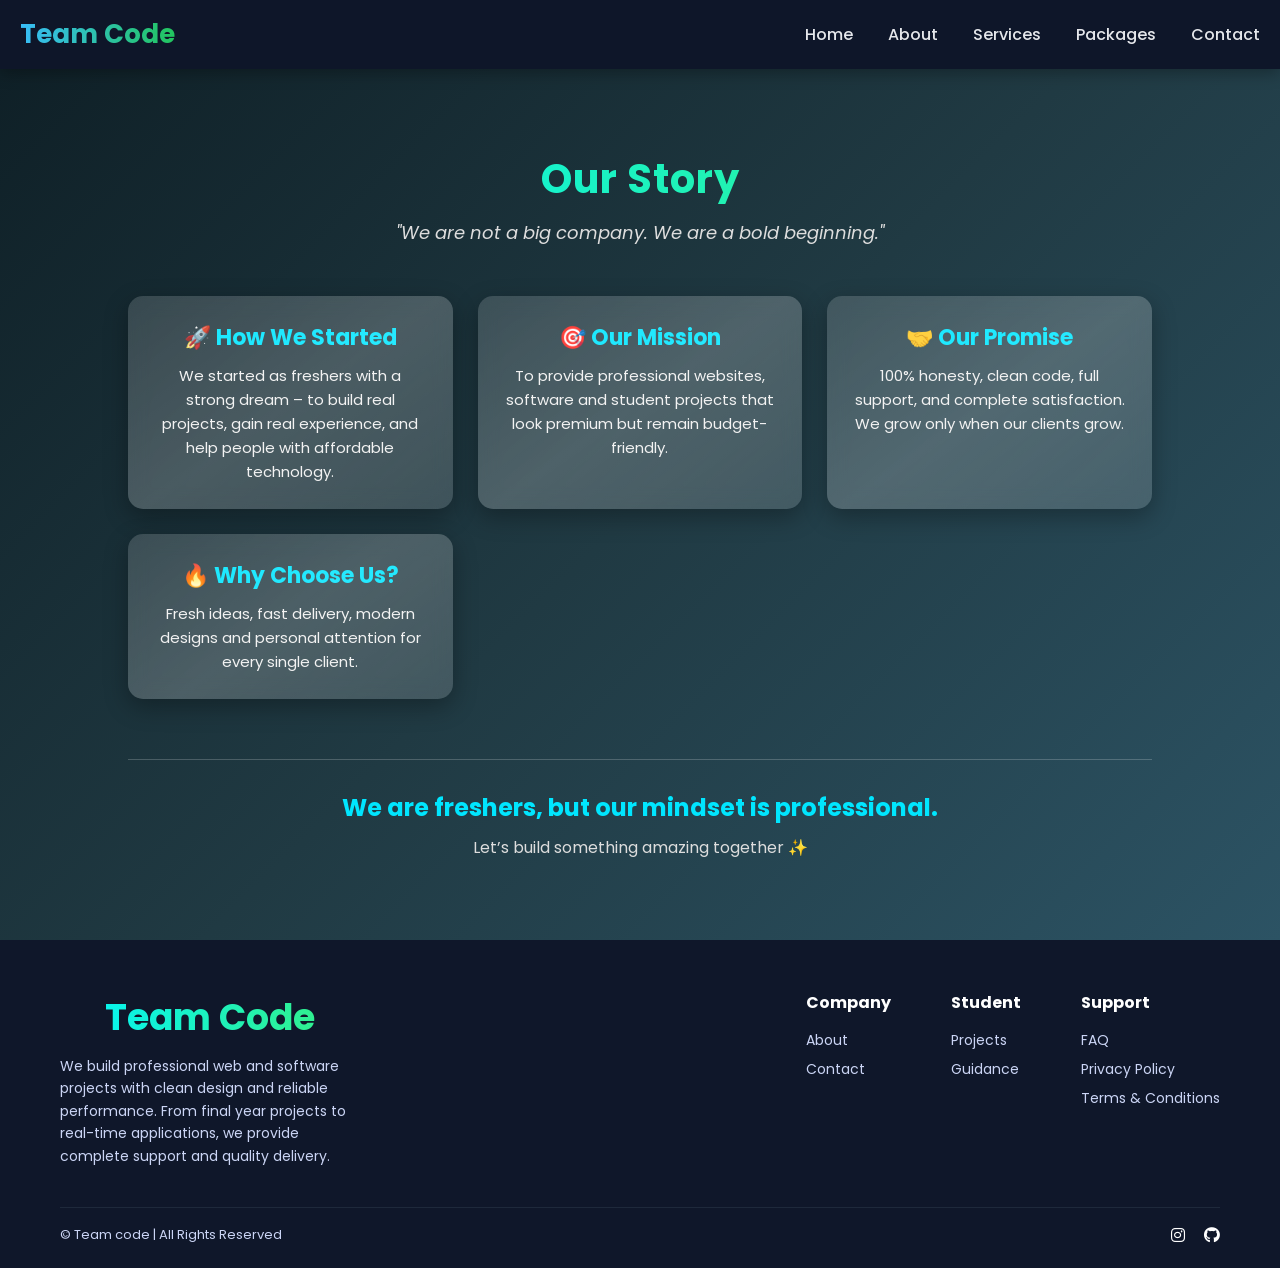
==== about.html @ 089ce8fb "allignment issue" ====
<!DOCTYPE html>
<html lang="en">
<head>
  <meta charset="UTF-8">
  <title>team code</title>
  <link rel="stylesheet" href="index.css">
</head>
<body>

  <!-- Navbar -->
  <nav class="navbar">
    <div class="logo">Team Code</div>
    <ul class="nav-links">
      <li><a href="index.html">Home</a></li>
      <li><a href="about.html">About</a></li>
      <li><a href="service.html">Services</a></li>
      <li><a href="package.html">Packages</a></li>
      <li><a href="cont.html">Contact</a></li>
    </ul>

    <div class="menu-toggle" id="menu-toggle">☰</div>
  </nav>
  <section class="about-unique" id="about">
  <h2>Our Story</h2>
  <p class="about-quote">
    "We are not a big company. We are a bold beginning."
  </p>

  <div class="about-cards">

    <div class="about-card">
      <h3>🚀 How We Started</h3>
      <p>
        We started as freshers with a strong dream – to build real projects,
        gain real experience, and help people with affordable technology.
      </p>
    </div>

    <div class="about-card">
      <h3>🎯 Our Mission</h3>
      <p>
        To provide professional websites, software and student projects that
        look premium but remain budget-friendly.
      </p>
    </div>

    <div class="about-card">
      <h3>🤝 Our Promise</h3>
      <p>
        100% honesty, clean code, full support, and complete satisfaction.
        We grow only when our clients grow.
      </p>
    </div>

    <div class="about-card">
      <h3>🔥 Why Choose Us?</h3>
      <p>
        Fresh ideas, fast delivery, modern designs and personal attention
        for every single client.
      </p>
    </div>

  </div>

  <div class="about-footer">
    <h3>We are freshers, but our mindset is professional.</h3>
    <p>Let’s build something amazing together ✨</p>
  </div>
</section>
<footer class="footer">
  <div class="footer-container">

    <!-- Left -->
    <div class="footer-left">
      <h2>Team Code</h2>
      <p>
        We build professional web and software projects with clean design and reliable performance.
From final year projects to real-time applications,
 we provide complete support and quality delivery.
       </p>
    </div>

    <!-- Right -->
    <div class="footer-links">

      <div class="col">
        <h3>Company</h3>
        <a href="about.html">About</a>
        <a href="cont.html">Contact</a>
      </div>

      <div class="col">
        <h3>Student</h3>
        <a href="#">Projects</a>
        <a href="#">Guidance</a>
      </div>

      
      <div class="col">
        <h3>Support</h3>
        <a href="#">FAQ</a>
        <a href="#">Privacy Policy</a>
        <a href="#">Terms & Conditions</a>
      </div>

    </div>
  </div>

  <!-- Bottom -->
  <div class="footer-bottom">
    <p>© Team code | All Rights Reserved</p>

    <div class="social-icons">

      <a href="https://www.instagram.com/teamcode.in?igsh=MW9qaWxmN2FhMzNhMA=="><i class="fab fa-instagram"></i></a>
      <a href="https://github.com/teamcode-coder"><i class="fab fa-github"></i></a>
    </div>
  </div>
</footer>

<!-- Font Awesome -->
<link rel="stylesheet" href="https://cdnjs.cloudflare.com/ajax/libs/font-awesome/6.5.0/css/all.min.css">
  </body>
  </html>
---- index.css ----
/* Google Font */
@import url('https://fonts.googleapis.com/css2?family=Poppins:wght@300;400;500;600;700&display=swap');

*{
  margin:0;
  padding:0;
  box-sizing:border-box;
  font-family:'Poppins', sans-serif;
}

body{
  background:#0f172a;
  
  color:#e5e7eb;
}

/* Navbar */
.navbar{
  display:flex;
  justify-content:space-between;
  align-items:center;
  padding:15px 20px;
  background:rgba(15, 23, 42, 0.9);
  backdrop-filter: blur(10px);
  position:sticky;
  top:0;
  z-index:1000;
  box-shadow:0 4px 15px rgba(0,0,0,0.3);
}

/* Logo */
.logo{
  font-size:26px;
  font-weight:700;
  background:linear-gradient(90deg,#38bdf8,#22c55e);
  -webkit-background-clip:text;
  -webkit-text-fill-color:transparent;
}

/* Nav Links */
.nav-links{
  list-style:none;
  display:flex;
  gap:35px;
}

.nav-links li a{
  text-decoration:none;
  color:#e5e7eb;
  font-size:16px;
  font-weight:500;
  position:relative;
  transition:0.3s;
}

/* Hover underline animation */
.nav-links li a::after{
  content:'';
  position:absolute;
  width:0;
  height:2px;
  left:0;
  bottom:-6px;
  background:linear-gradient(90deg,#38bdf8,#22c55e);
  transition:0.3s;
}

.nav-links li a:hover::after{
  width:100%;
}

.nav-links li a:hover{
  color:#38bdf8;
}

/* Particles */
#particles-js{
  position:fixed;
  width:100%;
  height:100%;
  z-index:-2;
}

/* Molecules */
.molecules{
  position:fixed;
  top:0;
  left:0;
  width:100%;
  height:100%;
  pointer-events:none;
  z-index:-1;
}

.molecules span{
  position:absolute;
  width:10px;
  height:10px;
  background:#38bdf8;
  border-radius:50%;
  opacity:0.5;
  animation: floatMolecule 20s linear infinite;
  box-shadow:0 0 15px #38bdf8;
}

/* random positions */
.molecules span:nth-child(1){top:20%;left:10%;animation-duration:18s;}
.molecules span:nth-child(2){top:60%;left:30%;animation-duration:22s;}
.molecules span:nth-child(3){top:80%;left:70%;animation-duration:25s;}
.molecules span:nth-child(4){top:40%;left:85%;animation-duration:20s;}
.molecules span:nth-child(5){top:10%;left:60%;animation-duration:23s;}
.molecules span:nth-child(6){top:90%;left:40%;animation-duration:26s;}

@keyframes floatMolecule{
  0%{
    transform:translateY(0) translateX(0);
    opacity:0.3;
  }
  50%{
    transform:translateY(-150px) translateX(60px);
    opacity:0.7;
  }
  100%{
    transform:translateY(-300px) translateX(-40px);
    opacity:0;
  }
}

/* Hero */
.hero{
  height:100vh;
  display:flex;
  flex-direction:column;
  justify-content:center;
  align-items:center;
  text-align:center;
}

.hero h1{
  font-size:3rem;
  color:#38bdf8;
}

.hero p{
  margin:10px 0;
  font-size:1.2rem;
}

.hero-btn{
  margin-top:20px;
  padding:12px 30px;
  background:#38bdf8;
  color:black;
  border-radius:25px;
  text-decoration:none;
  font-weight:bold;
}

/* Counter */
.counter{
  display:flex;
  justify-content:center;
  gap:30px;
  padding:60px 20px;
}

.counter-box{
  background:rgba(255,255,255,0.1);
  padding:25px;
  border-radius:12px;
  width:200px;
  text-align:center;
  backdrop-filter:blur(10px);
}

.counter-box h2{
  color:#38bdf8;
}

/* Contact Button */
.btn{
  padding:8px 18px;
  border-radius:30px;
  background:linear-gradient(135deg,#22c55e,#38bdf8);
  color:#020617 !important;
  font-weight:600;
  box-shadow:0 4px 12px rgba(56,189,248,0.4);
  transition:0.3s;
}

.btn:hover{
  transform:translateY(-2px);
  box-shadow:0 6px 20px rgba(56,189,248,0.6);
}

/* Mobile menu icon */
.menu-toggle{
  display:none;
  font-size:28px;
  cursor:pointer;
  color:#38bdf8;
}

/* Mobile view */
@media(max-width:900px){
  .navbar{
    padding:15px 25px;
  }

  .nav-links{
    position:absolute;
    top:70px;
    left:0;
    width:100%;
    background:#020617;
    flex-direction:column;
    align-items:center;
    gap:20px;
    padding:25px 0;
    display:none;
    box-shadow:0 10px 30px rgba(0,0,0,0.6);
    animation:slideDown 0.4s ease;
  }

  .nav-links.active{
    display:flex;
  }

  .menu-toggle{
    display:block;
  }
}

/* Animation */
@keyframes slideDown{
  from{
    opacity:0;
    transform:translateY(-20px);
  }
  to{
    opacity:1;
    transform:translateY(0);
  }
}
/* Home Section */
.home{
  min-height:90vh;
  display:flex;
  align-items:center;
  justify-content:center;
  text-align:center;
  padding:0 20px;
  background:radial-gradient(circle at top, #1e293b, #020617);
}

.home-content{
  max-width:800px;
}

.home h1{
  font-size:48px;
  font-weight:700;
  line-height:1.2;
  background:linear-gradient(90deg,#38bdf8,#22c55e);
  -webkit-background-clip:text;
  -webkit-text-fill-color:transparent;
}

.home p{
  margin:20px 0 40px;
  font-size:18px;
  color:#cbd5f5;
}

.home-buttons{
  display:flex;
  justify-content:center;
  gap:20px;
  flex-wrap:wrap;
}

/* Outline button */
.btn-outline{
  padding:8px 22px;
  border-radius:30px;
  border:2px solid #38bdf8;
  color:#38bdf8;
  font-weight:600;
  text-decoration:none;
  transition:0.3s;
}

.btn-outline:hover{
  background:#38bdf8;
  color:#020617;
}

/* Responsive */
@media(max-width:768px){
  .home h1{
    font-size:34px;
  }
  .home p{
    font-size:16px;
  }
}
/* Premium Floating Molecules */
.particles{
  position: fixed;
  top:0;
  left:0;
  width:100%;
  height:100%;
  overflow:hidden;
  z-index:1;
  pointer-events:none;
}

.particles span{
  position:absolute;
  display:block;
  width:12px;
  height:12px;
  border-radius:50%;
  background: radial-gradient(circle, #38bdf8, #0ea5e9);
  box-shadow: 0 0 15px rgba(56,189,248,0.9),
              0 0 30px rgba(14,165,233,0.6);
  animation: floatMolecule 20s ease-in-out infinite;
  opacity:0.8;
}

/* Different sizes + speeds + positions */
.particles span:nth-child(1){ left:10%; width:6px; height:6px; animation-duration:18s;}
.particles span:nth-child(2){ left:20%; width:14px; height:14px; animation-duration:25s;}
.particles span:nth-child(3){ left:30%; width:8px; height:8px; animation-duration:20s;}
.particles span:nth-child(4){ left:40%; width:10px; height:10px; animation-duration:22s;}
.particles span:nth-child(5){ left:50%; width:16px; height:16px; animation-duration:28s;}
.particles span:nth-child(6){ left:60%; width:7px; height:7px; animation-duration:19s;}
.particles span:nth-child(7){ left:70%; width:12px; height:12px; animation-duration:26s;}
.particles span:nth-child(8){ left:80%; width:9px; height:9px; animation-duration:23s;}
.particles span:nth-child(9){ left:90%; width:5px; height:5px; animation-duration:17s;}
.particles span:nth-child(10){ left:25%; width:15px; height:15px; animation-duration:30s;}

/* More organic animation */
@keyframes floatMolecule{
  0%{
    transform: translateY(100vh) translateX(0) scale(0.8);
    opacity:0;
  }
  25%{
    transform: translateY(70vh) translateX(40px) scale(1);
    opacity:1;
  }
  50%{
    transform: translateY(40vh) translateX(-40px) scale(1.1);
  }
  75%{
    transform: translateY(10vh) translateX(30px) scale(0.9);
  }
  100%{
    transform: translateY(-20vh) translateX(-30px) scale(0.6);
    opacity:0;
  }
  }
  .home-slider{
  text-align:center;
  padding:50px 20px;
  color:#fff;
}

.slide-box{
  max-width:700px;
  margin:20px auto;
  background:rgba(255,255,255,0.08);
  padding:25px;
  border-radius:15px;
  backdrop-filter:blur(10px);
  box-shadow:0 0 20px rgba(0,0,0,0.4);
}

.slide{
  display:none;
  font-size:18px;
  animation:fade 0.5s ease;
}

.slide.active{
  display:block;
}

@keyframes fade{
  from{opacity:0;}
  to{opacity:1;}
}

.dots{
  margin-top:15px;
}

.dot{
  height:12px;
  width:12px;
  background:#555;
  border-radius:50%;
  display:inline-block;
  margin:0 5px;
  cursor:pointer;
  transition:0.3s;
}

.dot.active{
  background:#38ef7d;
  transform:scale(1.3);
}
  .quick-contact{
  background:linear-gradient(135deg,#0f2027,#203a43,#2c5364);
  padding:80px 20px;
  text-align:center;
  color:#fff;
}

.quick-contact h2{
  font-size:2.5rem;
  margin-bottom:10px;
  background:linear-gradient(90deg,#00f5ff,#00ff9c);
  -webkit-background-clip:text;
  -webkit-text-fill-color:transparent;
}

.quick-contact p{
  font-size:1.1rem;
  color:#ccc;
  margin-bottom:40px;
}

.contact-buttons{
  display:flex;
  justify-content:center;
  gap:20px;
  flex-wrap:wrap;
}

/* Common Button Style */
.contact-buttons .btn{
  padding:12px 22px;
  border-radius:40px;
  font-size:0.95rem;
  font-weight:600;
  text-decoration:none;
  display:inline-flex;
  align-items:center;
  justify-content:center;
  gap:8px;
  transition:all 0.35s ease;
  position:relative;
  overflow:hidden;
  width:auto;
  min-width:auto;
  box-shadow:0 6px 20px rgba(0,0,0,0.3);
}

/* Contact Form Button */
.btn-form{
  background:linear-gradient(135deg,#ffffff,#e6e6e6);
  color:#111;
}

.btn-form:hover{
  transform:translateY(-5px) scale(1.05);
  box-shadow:0 12px 25px rgba(255,255,255,0.4);
}

/* Call Button */
.btn-call{
  background:linear-gradient(135deg,#ff9800,#ff5722);
  color:#fff;
}

.btn-call:hover{
  transform:translateY(-5px) scale(1.05);
  box-shadow:0 12px 25px rgba(255,152,0,0.5);
}

/* WhatsApp Button */
.btn-whatsapp{
  background:linear-gradient(135deg,#25D366,#128C7E);
  color:#fff;
}

.btn-whatsapp:hover{
  transform:translateY(-5px) scale(1.05);
  box-shadow:0 12px 25px rgba(37,211,102,0.5);
}
  
 /* ================= CONTACT SECTION ================= */

.contact{
  min-height:100vh;
  display:flex;
  justify-content:center;
  align-items:center;
  padding:80px 20px;
  background: radial-gradient(circle at top, #0f172a, #020617);
}

.contact-card{
  width:100%;
  max-width:450px;
  background: rgba(255,255,255,0.08);
  backdrop-filter: blur(15px);
  border-radius:20px;
  padding:40px;
  text-align:center;
  box-shadow:0 0 30px rgba(0,255,255,0.3);
  animation: glow 3s infinite alternate;
}

@keyframes glow{
  from{
    box-shadow:0 0 20px rgba(56,189,248,0.3);
  }
  to{
    box-shadow:0 0 40px rgba(56,189,248,0.8);
  }
}

.contact-card h2{
  font-size:32px;
  margin-bottom:10px;
  background: linear-gradient(90deg,#38bdf8,#22d3ee);
  -webkit-background-clip:text;
  -webkit-text-fill-color:transparent;
}

.contact-card p{
  color:#cbd5f5;
  font-size:14px;
  margin-bottom:25px;
}

.contact-card input,
.contact-card textarea{
  width:100%;
  padding:12px 15px;
  margin:10px 0;
  border:none;
  border-radius:10px;
  outline:none;
  background: rgba(255,255,255,0.12);
  color:white;
  font-size:14px;
}

.contact-card input::placeholder,
.contact-card textarea::placeholder{
  color:#94a3b8;
}

.contact-card textarea{
  height:120px;
  resize:none;
}

.btn{
  margin-top:15px;
  width:100%;
  padding:12px;
  border:none;
  border-radius:25px;
  font-size:15px;
  cursor:pointer;
  color:#020617;
  background: linear-gradient(90deg,#22d3ee,#38bdf8);
  transition:0.3s;
}

.btn:hover{
  transform:scale(1.05);
  box-shadow:0 0 20px rgba(56,189,248,0.9);
}
/* Social icons container - below the form in one row */
.social-contact{
  margin-top: 25px;
  text-align: center;
}

.social-links{
  display: flex;
  justify-content: center;
  gap: 18px;
}

/* Icon style */
.social{
  width: 50px;
  height: 50px;
  background: #111;
  color: #fff;
  border-radius: 50%;
  display: flex;
  align-items: center;
  justify-content: center;
  font-size: 22px;
  transition: 0.3s;
  animation: floatOnce 2s ease-in-out 1; /* only one time float */
}

/* Individual colors */
.social.whatsapp{ background:#25D366; }
.social.email{ background:#EA4335; }
.social.instagram{ background:#E1306C; }
.social.github{ background:#333; }
.social.linkedin{ background:#0077B5; }

/* Hover effect */
.social:hover{
  transform: scale(1.1);
  box-shadow: 0 5px 15px rgba(0,0,0,0.4);
}

/* One-time floating animation */
@keyframes floatOnce {
  0%   { transform: translateY(15px); opacity: 0; }
  50%  { transform: translateY(-10px); opacity: 1; }
  100% { transform: translateY(0); }
}
/* Service Section*/
.services{
  padding:80px 10%;
  text-align:center;
  background:#0b1120;
  color:#fff;
}

.section-title{
  font-size:36px;
  margin-bottom:10px;
}

.section-sub{
  color:#aaa;
  margin-bottom:50px;
}

.service-container{
  display:grid;
  grid-template-columns:repeat(auto-fit,minmax(250px,1fr));
  gap:30px;
}

.service-card{
  background:rgba(255,255,255,0.08);
  border-radius:15px;
  padding:30px;
  transition:0.3s;
  backdrop-filter:blur(10px);
}

.service-card:hover{
  transform:translateY(-10px);
  box-shadow:0 0 20px rgba(0,255,255,0.4);
}

.icon{
  font-size:40px;
  margin-bottom:15px;
}

.service-card h3{
  margin:10px 0;
}

.service-card p{
  color:#ccc;
  font-size:14px;
}

.service-btn{
  display:inline-block;
  margin-top:20px;
  padding:10px 20px;
  border-radius:25px;
  background:linear-gradient(45deg,#00f5ff,#00ffa2);
  color:#000;
  text-decoration:none;
  font-weight:bold;
}
/*Package Section*/
.package-section { background:#111; color:#fff; font-family:sans-serif; padding:40px 20px; }
    h2 { text-align:center; font-size:36px; margin-bottom:10px; background:linear-gradient(to right,#00f5ff,#38ef7d); -webkit-background-clip:text; -webkit-text-fill-color:transparent;}
    .pricing-sub { text-align:center; color:#aaa; margin-bottom:30px; }

    .pricing-tabs { text-align:center; margin-bottom:40px; }
    .tab-btn {
      padding:10px 20px; margin:0 5px; border:none; border-radius:25px; cursor:pointer;
      background:rgba(255,255,255,0.1); color:#fff; font-weight:600; transition:0.3s;
    }
    .tab-btn.active { background:linear-gradient(to right,#00f5ff,#38ef7d); color:#000; }

    .pricing-container { display:none; justify-content:center; gap:20px; flex-wrap:wrap; }
    .pricing-container.active { display:flex; }

    .price-card {
      flex:0 0 260px; background:rgba(255,255,255,0.08); backdrop-filter:blur(10px);
      border-radius:16px; padding:20px; box-shadow:0 10px 30px rgba(0,0,0,0.5);
      display:flex; flex-direction:column; align-items:center; transition:0.4s;
    }
    .price-card:hover { transform:translateY(-10px) scale(1.03); }
    .price-card .tag { background:#00f5ff; color:#000; padding:4px 10px; border-radius:12px; font-size:12px; margin-bottom:8px; }
    .amount { font-size:26px; color:#00f5ff; margin:10px 0; }
    .price-card ul { list-style:none; padding:0; margin:10px 0; }
    .price-card ul li { margin:6px 0; }
    .price-btn {
      display:inline-block; margin-top:10px; padding:10px 20px;
      border-radius:25px; background:linear-gradient(to right,#00f5ff,#38ef7d);
      color:#000; text-decoration:none; font-weight:600; cursor:pointer;
      transition:0.3s;
    }
    .price-btn:hover { transform:scale(1.05); box-shadow:0 8px 20px rgba(0,245,255,0.6); }
    /*Booking*/

/* ABOUT UNIQUE SECTION */
.about-unique {
  padding: 80px 10%;
  background: linear-gradient(135deg, #0f2027, #203a43, #2c5364);
  color: #fff;
  text-align: center;
}

.about-unique h2 {
  font-size: 40px;
  margin-bottom: 10px;
  letter-spacing: 1px;
}

.about-quote {
  font-size: 18px;
  font-style: italic;
  color: #ddd;
  margin-bottom: 50px;
}

/* Cards Layout */
.about-cards {
  display: grid;
  grid-template-columns: repeat(auto-fit, minmax(250px, 1fr));
  gap: 25px;
}

/* Each Card */
.about-card {
  background: rgba(255, 255, 255, 0.08);
  padding: 25px;
  border-radius: 15px;
  backdrop-filter: blur(10px);
  transition: all 0.4s ease;
  box-shadow: 0 8px 25px rgba(0,0,0,0.3);
  position: relative;
  overflow: hidden;
}

/* Glow effect */
.about-card::before {
  content: "";
  position: absolute;
  top: -50%;
  left: -50%;
  width: 200%;
  height: 200%;
  background: linear-gradient(
    120deg,
    transparent,
    rgba(255,255,255,0.15),
    transparent
  );
  transform: rotate(25deg);
  transition: 0.6s;
}

.about-card:hover::before {
  left: 100%;
}

.about-card:hover {
  transform: translateY(-10px) scale(1.02);
  background: rgba(255, 255, 255, 0.15);
}

/* Card Title */
.about-card h3 {
  font-size: 22px;
  margin-bottom: 10px;
  color: #00e6ff;
}

/* Card Text */
.about-card p {
  font-size: 15px;
  line-height: 1.6;
  color: #f1f1f1;
}

/* Footer */
.about-footer {
  margin-top: 60px;
  padding-top: 30px;
  border-top: 1px solid rgba(255,255,255,0.2);
}

.about-footer h3 {
  font-size: 24px;
  color: #00e6ff;
  margin-bottom: 10px;
}

.about-footer p {
  font-size: 16px;
  color: #ddd;
}

/* Responsive */
@media (max-width: 600px) {
  .about-unique h2 {
    font-size: 28px;
  }

  .about-footer h3 {
    font-size: 20px;
  }
}
/* footer Section*/
.footer {
  background: #0f172a;
  color: #fff;
  padding: 50px 60px 20px;
  font-family: Arial, sans-serif;
}

.footer-container {
  display: flex;
  justify-content: space-between;
  flex-wrap: wrap;
  gap: 40px;
}

.footer-left {
  max-width: 300px;
}

.footer-left h2 {
  color: #38bdf8;
  margin-bottom: 10px;
}

.footer-left p {
  font-size: 14px;
  line-height: 1.6;
  color: #cbd5f5;
}

.footer-links {
  display: flex;
  gap: 60px;
  flex-wrap: wrap;
}

.footer-links .col h3 {
  margin-bottom: 15px;
  font-size: 16px;
}

.footer-links .col a {
  display: block;
  text-decoration: none;
  color: #cbd5f5;
  font-size: 14px;
  margin-bottom: 8px;
  transition: 0.3s;
}

.footer-links .col a:hover {
  color: #38bdf8;
}

.footer-bottom {
  margin-top: 40px;
  padding-top: 15px;
  border-top: 1px solid #1e293b;
  display: flex;
  justify-content: space-between;
  align-items: center;
  flex-wrap: wrap;
}

.footer-bottom p {
  font-size: 13px;
  color: #cbd5f5;
}

.social-icons a {
  color: #fff;
  margin-left: 15px;
  font-size: 16px;
  transition: 0.3s;
}

.social-icons a:hover {
  color: #38bdf8;
}

/* Responsive */
@media (max-width: 768px) {
  .footer-container {
    flex-direction: column;
  }

  .footer-links {
    gap: 30px;
  }

  .footer-bottom {
    flex-direction: column;
    gap: 10px;
  }
}
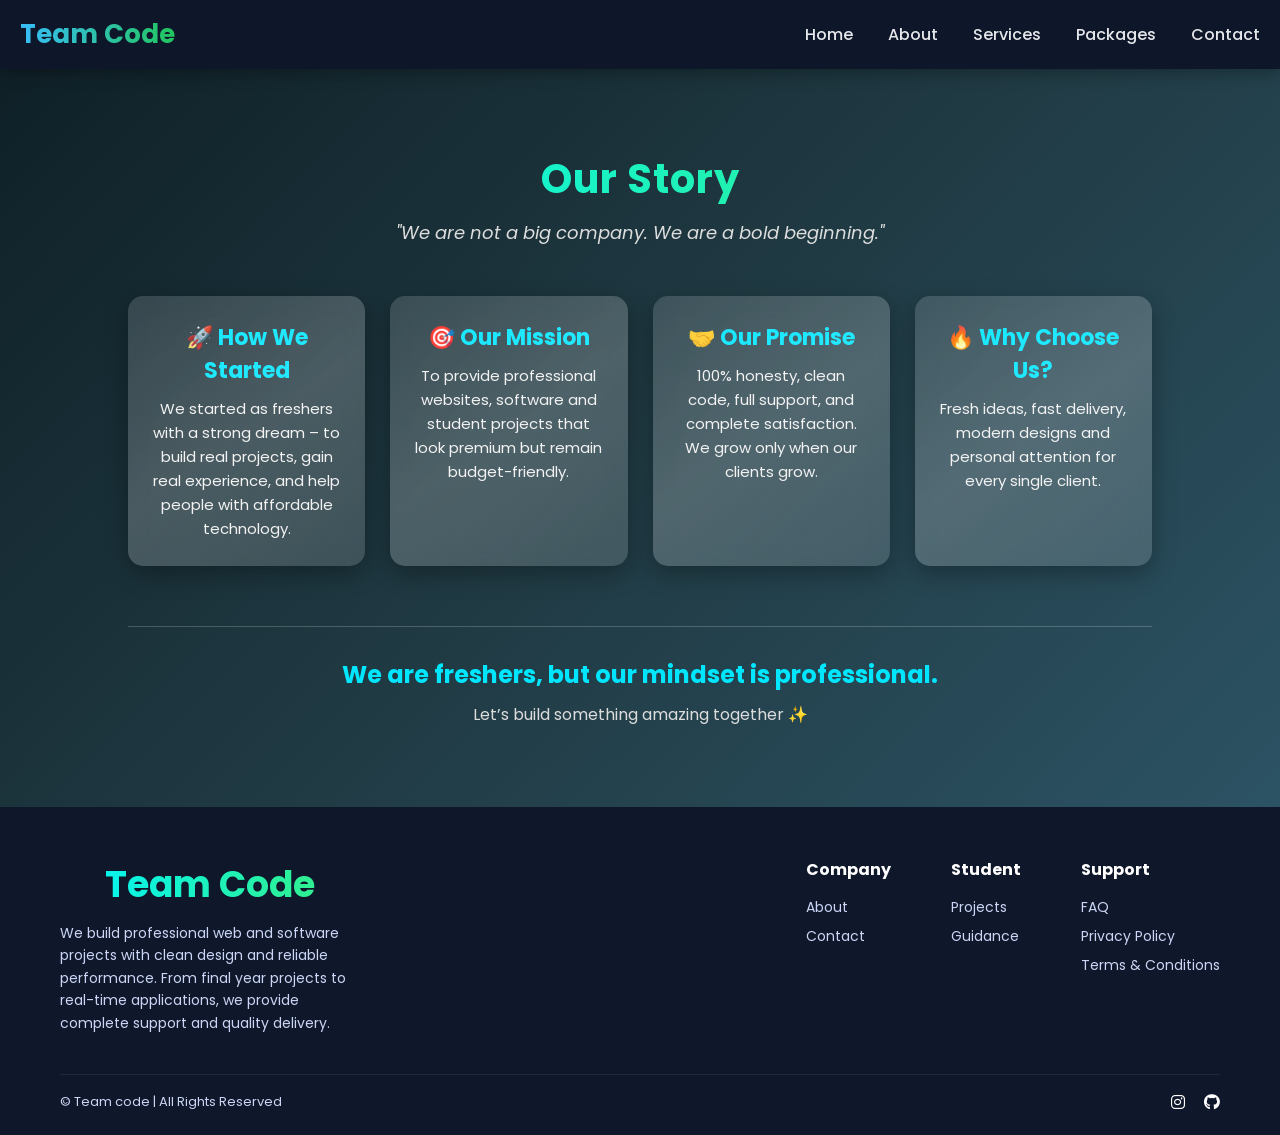
==== commit ad0c8d0b: "mobile responsivess view" ====
--- a/about.html
+++ b/about.html
@@ -2,6 +2,7 @@
 <html lang="en">
 <head>
   <meta charset="UTF-8">
+  <meta name="viewport" content="width=device-width, initial-scale=1">
   <title>team code</title>
   <link rel="stylesheet" href="index.css">
 </head>
@@ -120,5 +121,6 @@
 
 <!-- Font Awesome -->
 <link rel="stylesheet" href="https://cdnjs.cloudflare.com/ajax/libs/font-awesome/6.5.0/css/all.min.css">
+<script src="index.js"></script>
   </body>
   </html>
--- a/index.css
+++ b/index.css
@@ -909,17 +909,645 @@
 }
 
 /* Responsive */
-@media (max-width: 768px) {
+@media(max-width:768px){
+  .home h1{
+    font-size:34px;
+  }
+  .home p{
+    font-size:16px;
+  }
+}
+/* footer Section*/
+.footer {
+  background: #0f172a;
+  color: #fff;
+  padding: 50px 60px 20px;
+  font-family: Arial, sans-serif;
+}
+
+.footer-container {
+  display: flex;
+  justify-content: space-between;
+  flex-wrap: wrap;
+  gap: 40px;
+}
+
+.footer-left {
+  max-width: 300px;
+}
+
+.footer-left h2 {
+  color: #38bdf8;
+  margin-bottom: 10px;
+}
+
+.footer-left p {
+  font-size: 14px;
+  line-height: 1.6;
+  color: #cbd5f5;
+}
+
+.footer-links {
+  display: flex;
+  gap: 60px;
+  flex-wrap: wrap;
+}
+
+.footer-links .col h3 {
+  margin-bottom: 15px;
+  font-size: 16px;
+}
+
+.footer-links .col a {
+  display: block;
+  text-decoration: none;
+  color: #cbd5f5;
+  font-size: 14px;
+  margin-bottom: 8px;
+  transition: 0.3s;
+}
+
+.footer-links .col a:hover {
+  color: #38bdf8;
+}
+
+.footer-bottom {
+  margin-top: 40px;
+  padding-top: 15px;
+  border-top: 1px solid #1e293b;
+  display: flex;
+  justify-content: space-between;
+  align-items: center;
+  flex-wrap: wrap;
+}
+
+.footer-bottom p {
+  font-size: 13px;
+  color: #cbd5f5;
+}
+
+.social-icons a {
+  color: #fff;
+  margin-left: 15px;
+  font-size: 16px;
+  transition: 0.3s;
+}
+
+.social-icons a:hover {
+  color: #38bdf8;
+}
+
+/* ================= COMPREHENSIVE RESPONSIVE DESIGN ================= */
+
+/* Large Desktops (1200px and up) */
+@media (min-width: 1200px) {
+  .hero h1 {
+    font-size: 4rem;
+  }
+  
+  .hero p {
+    font-size: 1.5rem;
+  }
+  
+  .counter {
+    gap: 40px;
+  }
+  
+  .counter-box {
+    width: 250px;
+    padding: 30px;
+  }
+  
+  .service-container {
+    grid-template-columns: repeat(4, 1fr);
+  }
+  
+  .about-cards {
+    grid-template-columns: repeat(4, 1fr);
+  }
+}
+
+/* Medium Desktops (992px - 1199px) */
+@media (min-width: 992px) and (max-width: 1199px) {
+  .hero h1 {
+    font-size: 3.5rem;
+  }
+  
+  .service-container {
+    grid-template-columns: repeat(3, 1fr);
+  }
+  
+  .about-cards {
+    grid-template-columns: repeat(3, 1fr);
+  }
+  
+  .pricing-container {
+    gap: 15px;
+  }
+  
+  .price-card {
+    flex: 0 0 240px;
+  }
+}
+
+/* Small Desktops/Tablets (768px - 991px) */
+@media (min-width: 768px) and (max-width: 991px) {
+  .navbar {
+    padding: 15px 20px;
+  }
+  
+  .hero h1 {
+    font-size: 3rem;
+  }
+  
+  .hero p {
+    font-size: 1.2rem;
+  }
+  
+  .counter {
+    gap: 20px;
+    padding: 50px 20px;
+  }
+  
+  .counter-box {
+    width: 180px;
+    padding: 20px;
+  }
+  
+  .service-container {
+    grid-template-columns: repeat(2, 1fr);
+    gap: 20px;
+  }
+  
+  .about-cards {
+    grid-template-columns: repeat(2, 1fr);
+    gap: 20px;
+  }
+  
+  .pricing-container {
+    flex-direction: column;
+    align-items: center;
+  }
+  
+  .price-card {
+    flex: 0 0 300px;
+    max-width: 400px;
+  }
+  
+  .footer-links {
+    gap: 40px;
+  }
+}
+
+/* Tablets (576px - 767px) */
+@media (min-width: 576px) and (max-width: 767px) {
+  .navbar {
+    padding: 12px 15px;
+  }
+  
+  .logo {
+    font-size: 22px;
+  }
+  
+  .hero {
+    padding: 0 15px;
+  }
+  
+  .hero h1 {
+    font-size: 2.5rem;
+  }
+  
+  .hero p {
+    font-size: 1.1rem;
+  }
+  
+  .counter {
+    flex-direction: column;
+    align-items: center;
+    gap: 15px;
+    padding: 40px 15px;
+  }
+  
+  .counter-box {
+    width: 250px;
+    padding: 20px;
+  }
+  
+  .services {
+    padding: 60px 5%;
+  }
+  
+  .section-title {
+    font-size: 30px;
+  }
+  
+  .service-container {
+    grid-template-columns: repeat(auto-fit, minmax(280px, 1fr));
+    gap: 20px;
+  }
+  
+  .about-unique {
+    padding: 60px 5%;
+  }
+  
+  .about-unique h2 {
+    font-size: 32px;
+  }
+  
+  .about-cards {
+    grid-template-columns: repeat(auto-fit, minmax(280px, 1fr));
+    gap: 20px;
+  }
+  
+  .pricing-container {
+    flex-direction: column;
+    align-items: center;
+  }
+  
+  .price-card {
+    flex: 0 0 280px;
+    max-width: 350px;
+  }
+  
+  .contact {
+    padding: 60px 15px;
+  }
+  
+  .contact-card {
+    max-width: 400px;
+    padding: 30px;
+  }
+  
+  .footer {
+    padding: 40px 30px 20px;
+  }
+  
+  .footer-links {
+    gap: 30px;
+  }
+  
+  .footer-bottom {
+    flex-direction: column;
+    gap: 15px;
+    text-align: center;
+  }
+}
+
+/* Mobile (320px - 575px) */
+@media (max-width: 575px) {
+  .navbar {
+    padding: 10px 12px;
+  }
+  
+  .logo {
+    font-size: 20px;
+  }
+  
+  .nav-links {
+    top: 60px;
+    padding: 20px 0;
+  }
+  
+  .nav-links li a {
+    font-size: 14px;
+    padding: 8px 0;
+  }
+  
+  .menu-toggle {
+    font-size: 24px;
+  }
+  
+  .hero {
+    padding: 0 10px;
+    min-height: 80vh;
+  }
+  
+  .hero h1 {
+    font-size: 2rem;
+    line-height: 1.1;
+  }
+  
+  .hero p {
+    font-size: 1rem;
+    margin: 15px 0 25px;
+  }
+  
+  .hero-btn {
+    padding: 10px 25px;
+    font-size: 14px;
+  }
+  
+  .counter {
+    flex-direction: column;
+    align-items: center;
+    gap: 12px;
+    padding: 30px 10px;
+  }
+  
+  .counter-box {
+    width: 220px;
+    padding: 18px;
+  }
+  
+  .counter-box h2 {
+    font-size: 24px;
+  }
+  
+  .slide-box {
+    padding: 20px;
+    margin: 15px auto;
+  }
+  
+  .slide {
+    font-size: 16px;
+  }
+  
+  .quick-contact {
+    padding: 60px 10px;
+  }
+  
+  .quick-contact h2 {
+    font-size: 2rem;
+  }
+  
+  .quick-contact p {
+    font-size: 1rem;
+    margin-bottom: 30px;
+  }
+  
+  .contact-buttons {
+    flex-direction: column;
+    gap: 15px;
+  }
+  
+  .contact-buttons .btn {
+    width: 100%;
+    max-width: 280px;
+    margin: 0 auto;
+  }
+  
+  .services {
+    padding: 50px 3%;
+  }
+  
+  .section-title {
+    font-size: 26px;
+  }
+  
+  .section-sub {
+    font-size: 14px;
+    margin-bottom: 35px;
+  }
+  
+  .service-container {
+    grid-template-columns: 1fr;
+    gap: 20px;
+  }
+  
+  .service-card {
+    padding: 25px;
+  }
+  
+  .service-card h3 {
+    font-size: 18px;
+  }
+  
+  .service-btn {
+    padding: 8px 16px;
+    font-size: 14px;
+  }
+  
+  .package-section {
+    padding: 30px 10px;
+  }
+  
+  .package-section h2 {
+    font-size: 28px;
+  }
+  
+  .pricing-sub {
+    font-size: 14px;
+    margin-bottom: 25px;
+  }
+  
+  .pricing-tabs {
+    margin-bottom: 30px;
+  }
+  
+  .tab-btn {
+    padding: 8px 16px;
+    font-size: 14px;
+    margin: 0 3px;
+  }
+  
+  .pricing-container {
+    flex-direction: column;
+    align-items: center;
+  }
+  
+  .price-card {
+    flex: 0 0 260px;
+    max-width: 300px;
+    padding: 18px;
+  }
+  
+  .price-card .amount {
+    font-size: 22px;
+  }
+  
+  .price-btn {
+    padding: 8px 16px;
+    font-size: 14px;
+  }
+  
+  .about-unique {
+    padding: 50px 3%;
+  }
+  
+  .about-unique h2 {
+    font-size: 28px;
+  }
+  
+  .about-quote {
+    font-size: 16px;
+    margin-bottom: 35px;
+  }
+  
+  .about-cards {
+    grid-template-columns: 1fr;
+    gap: 20px;
+  }
+  
+  .about-card {
+    padding: 20px;
+  }
+  
+  .about-card h3 {
+    font-size: 20px;
+  }
+  
+  .about-card p {
+    font-size: 14px;
+  }
+  
+  .about-footer {
+    margin-top: 40px;
+    padding-top: 20px;
+  }
+  
+  .about-footer h3 {
+    font-size: 20px;
+  }
+  
+  .about-footer p {
+    font-size: 15px;
+  }
+  
+  .contact {
+    padding: 50px 10px;
+  }
+  
+  .contact-card {
+    max-width: 100%;
+    padding: 25px;
+  }
+  
+  .contact-card h2 {
+    font-size: 28px;
+  }
+  
+  .contact-card p {
+    font-size: 13px;
+    margin-bottom: 20px;
+  }
+  
+  .contact-card input,
+  .contact-card textarea {
+    padding: 10px 12px;
+    font-size: 13px;
+  }
+  
+  .btn {
+    padding: 10px;
+    font-size: 14px;
+  }
+  
+  .social-links {
+    gap: 15px;
+  }
+  
+  .social {
+    width: 45px;
+    height: 45px;
+    font-size: 20px;
+  }
+  
+  .footer {
+    padding: 30px 15px 15px;
+  }
+  
   .footer-container {
     flex-direction: column;
-  }
-
+    gap: 30px;
+  }
+  
+  .footer-left {
+    max-width: 100%;
+    text-align: center;
+  }
+  
+  .footer-left h2 {
+    font-size: 24px;
+  }
+  
+  .footer-left p {
+    font-size: 13px;
+  }
+  
   .footer-links {
-    gap: 30px;
-  }
-
+    justify-content: center;
+    gap: 25px;
+  }
+  
+  .footer-links .col {
+    text-align: center;
+  }
+  
+  .footer-links .col h3 {
+    font-size: 15px;
+  }
+  
+  .footer-links .col a {
+    font-size: 13px;
+  }
+  
   .footer-bottom {
     flex-direction: column;
-    gap: 10px;
+    gap: 15px;
+    text-align: center;
+  }
+  
+  .footer-bottom p {
+    font-size: 12px;
+  }
+  
+  .social-icons {
+    justify-content: center;
+  }
+  
+  .social-icons a {
+    font-size: 14px;
+    margin-left: 12px;
+  }
+}
+
+/* Extra Small Mobile (320px - 480px) */
+@media (max-width: 480px) {
+  .hero h1 {
+    font-size: 1.8rem;
+  }
+  
+  .hero p {
+    font-size: 0.95rem;
+  }
+  
+  .counter-box {
+    width: 200px;
+  }
+  
+  .slide-box {
+    padding: 15px;
+  }
+  
+  .slide {
+    font-size: 15px;
+  }
+  
+  .quick-contact h2 {
+    font-size: 1.8rem;
+  }
+  
+  .contact-buttons .btn {
+    padding: 10px 18px;
+    font-size: 13px;
+  }
+  
+  .service-card {
+    padding: 20px;
+  }
+  
+  .price-card {
+    flex: 0 0 240px;
+    padding: 15px;
+  }
+  
+  .contact-card {
+    padding: 20px;
+  }
+  
+  .social {
+    width: 40px;
+    height: 40px;
+    font-size: 18px;
   }
 }
